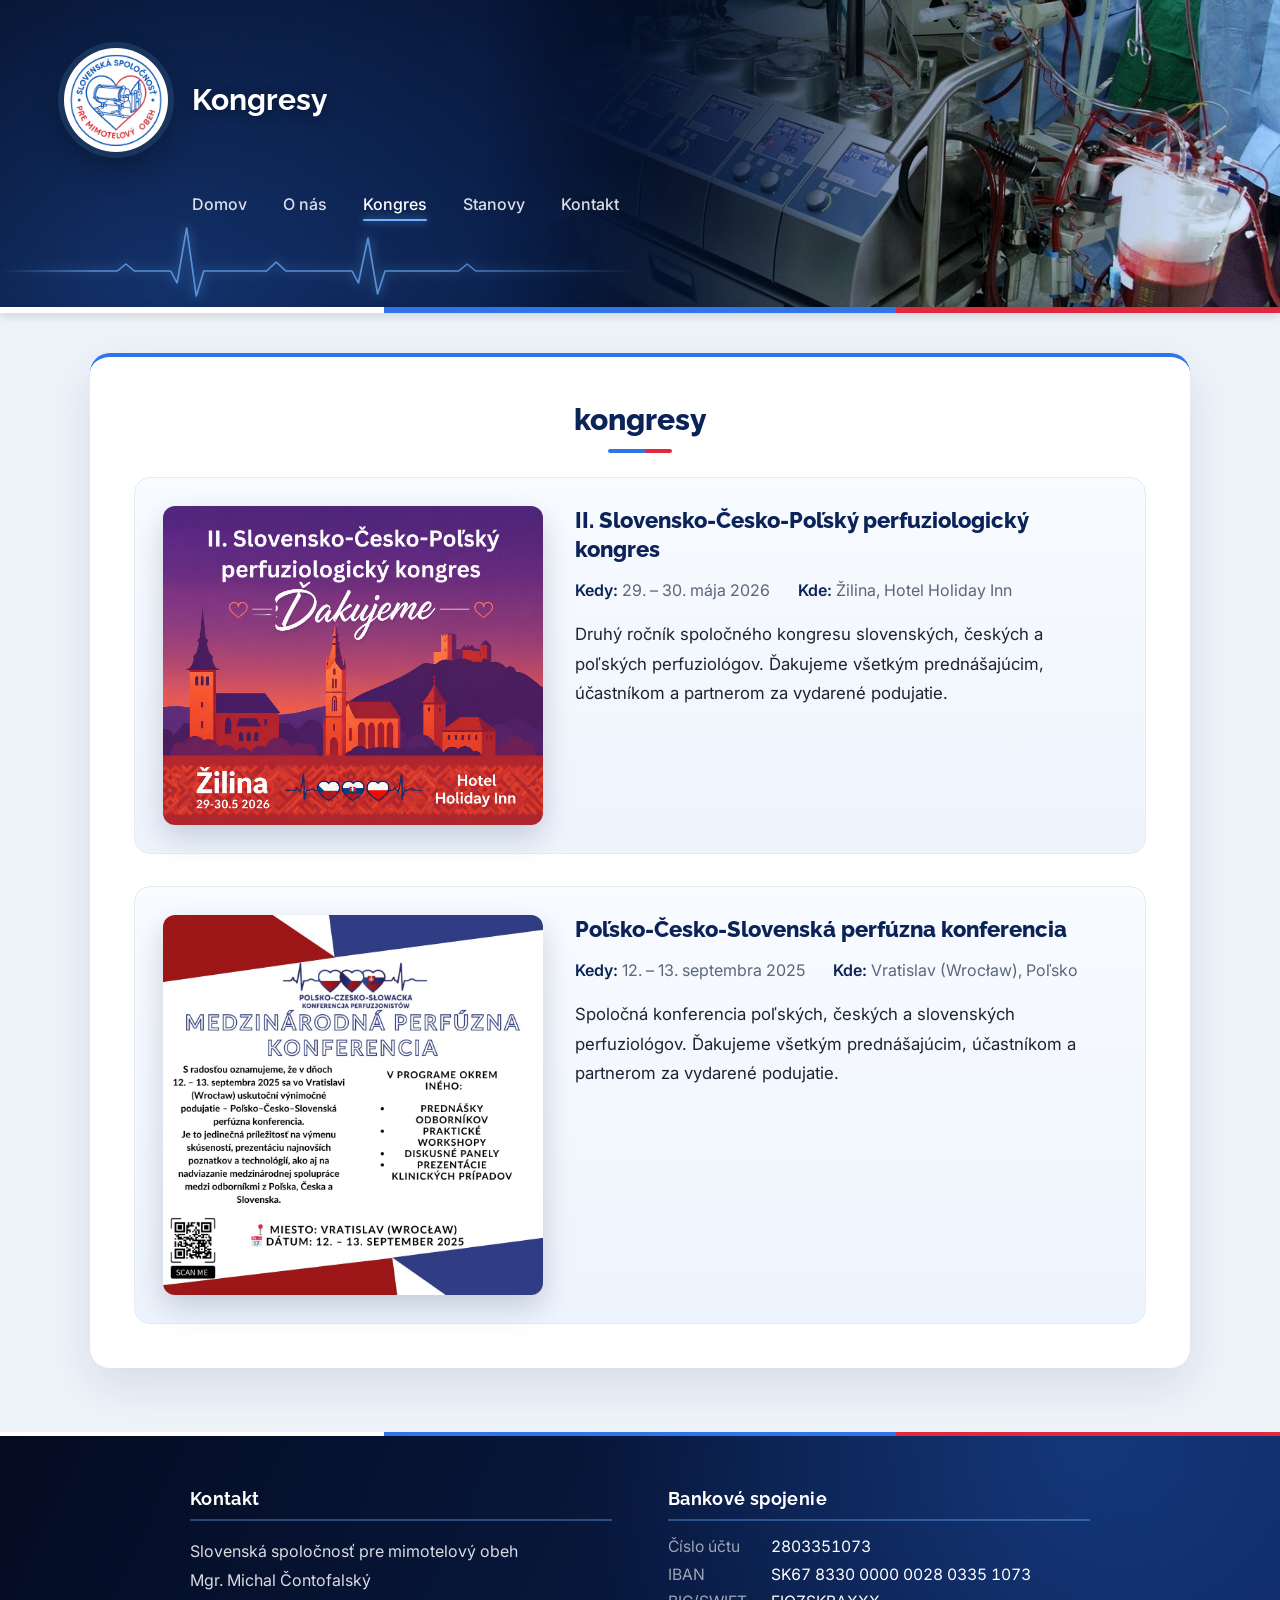
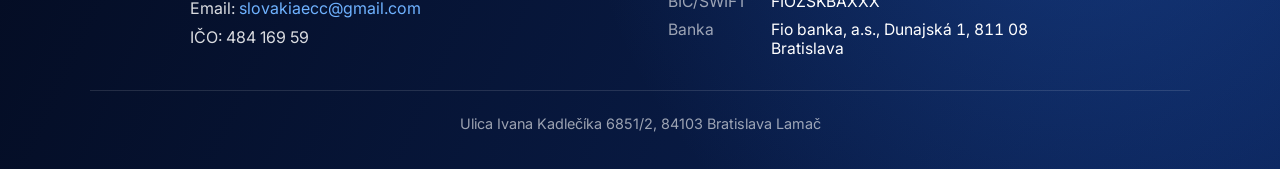
==== kongres.html @ 39205769 "Stránka Kongresy, bankové údaje v pätičke, menu bez Spolupráce - nová stránka kongres.html: Žilina 2" ====
<!DOCTYPE html>
<html lang="sk">
<head>
  <meta charset="UTF-8">
  <meta name="viewport" content="width=device-width, initial-scale=1.0">
  <title>Kongresy | Slovenská spoločnosť pre mimotelový obeh</title>
  <meta name="description" content="Prehľad kongresov a konferencií Slovenskej spoločnosti pre mimotelový obeh – program, miesto konania a fotografie z podujatí.">

  <link rel="canonical" href="https://www.perfuzia.sk/kongres.html">

  <link rel="icon" href="favicon.ico" sizes="48x48">
  <link rel="icon" type="image/png" sizes="48x48" href="img/icons/favicon-48.png">
  <link rel="icon" type="image/png" sizes="192x192" href="img/icons/favicon-192.png">
  <link rel="apple-touch-icon" href="img/icons/apple-touch-icon.png">

  <meta property="og:type" content="website">
  <meta property="og:title" content="Kongresy | Slovenská spoločnosť pre mimotelový obeh">
  <meta property="og:description" content="Prehľad kongresov a konferencií Slovenskej spoločnosti pre mimotelový obeh.">
  <meta property="og:image" content="https://www.perfuzia.sk/img/icons/favicon-512.png">
  <meta property="og:url" content="https://www.perfuzia.sk/kongres.html">

  <link rel="preconnect" href="https://fonts.googleapis.com">
  <link rel="preconnect" href="https://fonts.gstatic.com" crossorigin>
  <link href="https://fonts.googleapis.com/css2?family=Inter:wght@400;500;600&family=Raleway:wght@600;700;800&display=swap" rel="stylesheet">
  <link rel="stylesheet" href="styles.css">
</head>
<body>

<header class="header header--compact">
  <div class="header-photo" aria-hidden="true"></div>
  <svg class="ecg" viewBox="0 0 600 80" preserveAspectRatio="none" aria-hidden="true">
    <path d="M0 50 H110 l8 -7 l8 7 H160 l6 12 l9 -55 l9 68 l7 -25 H250 l9 -9 l9 9 H330 l6 12 l9 -45 l9 56 l7 -23 H430 l8 -7 l8 7 H600" />
  </svg>

  <div class="header-inner">
    <div class="header-left">
      <a href="index.html"><img src="img/logo.png" alt="Logo" class="logo"></a>
      <h1>Kongresy</h1>
    </div>

    <nav class="navbar">
      <a href="index.html">Domov</a>
      <a href="o-nas.html">O nás</a>
      <a href="kongres.html" aria-current="page">Kongres</a>
      <a href="stanovy.html">Stanovy</a>
      <a href="index.html#kontakt">Kontakt</a>
    </nav>
  </div>
</header>
<div class="tricolor" aria-hidden="true"></div>

<section class="container">
  <h2>kongresy</h2>

  <!-- ===== Jeden kongres = jeden blok "kongres-card" =====
       Ďalší kongres pridáš skopírovaním celého bloku nižšie.
       Najnovší daj navrch. -->

  <article class="kongres-card">
    <div class="kongres-plagat">
      <img src="img/kongresy/zilina-2026.png" alt="II. Slovensko-Česko-Poľský perfuziologický kongres, Žilina 2026">
    </div>

    <div class="kongres-info">
      <h3>II. Slovensko-Česko-Poľský perfuziologický kongres</h3>

      <ul class="kongres-fakty">
        <li><strong>Kedy:</strong> 29. – 30. mája 2026</li>
        <li><strong>Kde:</strong> Žilina, Hotel Holiday Inn</li>
      </ul>

      <p>
        Druhý ročník spoločného kongresu slovenských, českých a poľských
        perfuziológov. Ďakujeme všetkým prednášajúcim, účastníkom a partnerom
        za vydarené podujatie.
      </p>

      <!-- FOTOGALÉRIA
           Fotky ulož do img/kongresy/zilina-2026/ a odkomentuj blok nižšie.
           Riadok <img> skopíruj pre každú fotku.

      <div class="kongres-galeria">
        <img src="img/kongresy/zilina-2026/foto1.jpg" alt="Zo II. perfuziologického kongresu v Žiline" loading="lazy">
        <img src="img/kongresy/zilina-2026/foto2.jpg" alt="Zo II. perfuziologického kongresu v Žiline" loading="lazy">
        <img src="img/kongresy/zilina-2026/foto3.jpg" alt="Zo II. perfuziologického kongresu v Žiline" loading="lazy">
      </div>
      -->
    </div>
  </article>

  <article class="kongres-card">
    <div class="kongres-plagat">
      <img src="img/kongresy/vratislav-2025.png" alt="Poľsko-Česko-Slovenská perfúzna konferencia, Vratislav 2025">
    </div>

    <div class="kongres-info">
      <h3>Poľsko-Česko-Slovenská perfúzna konferencia</h3>

      <ul class="kongres-fakty">
        <li><strong>Kedy:</strong> 12. – 13. septembra 2025</li>
        <li><strong>Kde:</strong> Vratislav (Wrocław), Poľsko</li>
      </ul>

      <p>
        Spoločná konferencia poľských, českých a slovenských perfuziológov.
        Ďakujeme všetkým prednášajúcim, účastníkom a partnerom za vydarené podujatie.
      </p>

      <!-- FOTOGALÉRIA
           Fotky ulož do img/kongresy/vratislav-2025/ a odkomentuj blok nižšie.

      <div class="kongres-galeria">
        <img src="img/kongresy/vratislav-2025/foto1.jpg" alt="Z perfúznej konferencie vo Vratislavi" loading="lazy">
        <img src="img/kongresy/vratislav-2025/foto2.jpg" alt="Z perfúznej konferencie vo Vratislavi" loading="lazy">
      </div>
      -->
    </div>
  </article>

</section>

<footer class="footer" id="kontakt">
  <div class="footer-inner">
    <div class="footer-cols">

      <div class="footer-col">
        <h3>Kontakt</h3>
        <p>Slovenská spoločnosť pre mimotelový obeh<br>
        Mgr. Michal Čontofalský<br>
        Email: <a href="mailto:slovakiaecc@gmail.com">slovakiaecc@gmail.com</a><br>
        IČO: 484 169 59</p>
      </div>

      <div class="footer-col">
        <h3>Bankové spojenie</h3>
        <dl class="footer-banka">
          <dt>Číslo účtu</dt>
          <dd>2803351073</dd>

          <dt>IBAN</dt>
          <dd>SK67 8330 0000 0028 0335 1073</dd>

          <dt>BIC/SWIFT</dt>
          <dd>FIOZSKBAXXX</dd>

          <dt>Banka</dt>
          <dd>Fio banka, a.s., Dunajská 1, 811 08 Bratislava</dd>
        </dl>
      </div>

    </div>

    <p class="footer-address">Ulica Ivana Kadlečíka 6851/2, 84103 Bratislava Lamač</p>
  </div>
</footer>

</body>
</html>
---- styles.css ----
/* ===== Farby a základ ===== */
:root {
  --navy-950: #040c22;
  --navy-900: #071638;
  --navy-800: #0b2358;
  --blue-700: #1646a8;
  --blue-500: #2f74e8;
  --blue-300: #6fb2ff;
  --red-500: #e2283e;
  --bg: #eef3fa;
  --card: #ffffff;
  --text: #1b2433;
  --muted: #5a6679;
  --radius: 20px;
  --shadow: 0 18px 45px rgba(7, 22, 56, 0.10);
  --font-head: "Raleway", "Segoe UI", Arial, sans-serif;
  --font-body: "Inter", "Segoe UI", Arial, sans-serif;
}

*,
*::before,
*::after {
  box-sizing: border-box;
}

html {
  scroll-behavior: smooth;
}

body {
  margin: 0;
  font-family: var(--font-body);
  background: var(--bg);
  color: var(--text);
  -webkit-font-smoothing: antialiased;
}

img {
  max-width: 100%;
}

h1, h2, h3 {
  font-family: var(--font-head);
}

/* ===== Header ===== */
.header {
  position: relative;
  overflow: hidden;
  color: #fff;
  min-height: 360px;
  display: flex;
  align-items: center;
  background:
    radial-gradient(circle at 12% 110%, rgba(47, 116, 232, 0.35), transparent 45%),
    radial-gradient(circle at 85% 20%, rgba(111, 178, 255, 0.22), transparent 40%),
    linear-gradient(115deg, var(--navy-950) 0%, var(--navy-900) 40%, var(--navy-800) 100%);
}

.header--compact {
  min-height: 260px;
}

/* Fotka vpravo – dá sa vymeniť za vlastnú, stačí prepísať img/header.jpg */
.header-photo {
  position: absolute;
  top: 0;
  right: 0;
  bottom: 0;
  width: 62%;
  background: url("img/header.jpg") center / cover no-repeat;
  filter: saturate(0.95) contrast(1.1) brightness(1.02);
  -webkit-mask-image: linear-gradient(to right, transparent 0%, #000 55%);
  mask-image: linear-gradient(to right, transparent 0%, #000 55%);
}

/* Modrý nádych, aby fotka ladila so zvyškom hlavičky */
.header-photo::after {
  content: "";
  position: absolute;
  inset: 0;
  background: linear-gradient(105deg, var(--navy-950) 8%, rgba(11, 35, 88, 0.5) 50%, rgba(47, 116, 232, 0.2) 100%);
  mix-blend-mode: multiply;
}

/* Jemná bodková textúra, keď fotka chýba */
.header::before {
  content: "";
  position: absolute;
  inset: 0;
  background-image: radial-gradient(rgba(255, 255, 255, 0.07) 1px, transparent 1px);
  background-size: 22px 22px;
  -webkit-mask-image: linear-gradient(to right, transparent 30%, #000 100%);
  mask-image: linear-gradient(to right, transparent 30%, #000 100%);
  pointer-events: none;
}

/* EKG krivka */
.ecg {
  position: absolute;
  left: 0;
  bottom: 6px;
  width: min(640px, 70%);
  height: 80px;
  fill: none;
  stroke: var(--blue-300);
  stroke-width: 1.6;
  stroke-linejoin: round;
  filter: drop-shadow(0 0 6px rgba(111, 178, 255, 0.9));
  opacity: 0.75;
  -webkit-mask-image: linear-gradient(to right, transparent, #000 15%, #000 70%, transparent);
  mask-image: linear-gradient(to right, transparent, #000 15%, #000 70%, transparent);
  pointer-events: none;
}

.ecg path {
  stroke-dasharray: 900;
  stroke-dashoffset: 900;
  animation: ecgDraw 3.5s ease-out forwards;
}

@keyframes ecgDraw {
  to { stroke-dashoffset: 0; }
}

.header-inner {
  position: relative;
  z-index: 1;
  width: 100%;
  max-width: 1200px;
  margin: 0 auto;
  padding: 3rem 1.5rem 5.5rem;
}

.header-left {
  display: flex;
  align-items: center;
  gap: 1.5rem;
}

.header-left a {
  flex-shrink: 0;
}

.logo {
  width: 104px;
  height: 104px;
  flex-shrink: 0;
  border-radius: 50%;
  object-fit: cover;
  background: #fff;
  border: 3px solid rgba(255, 255, 255, 0.9);
  box-shadow: 0 0 0 6px rgba(111, 178, 255, 0.15), 0 12px 30px rgba(0, 0, 0, 0.35);
  display: block;
}

.header-left h1,
.header-title {
  margin: 0;
  max-width: 520px;
  font-family: var(--font-head);
  font-size: clamp(1.25rem, 2.4vw, 1.9rem);
  font-weight: 700;
  line-height: 1.3;
  text-shadow: 0 2px 12px rgba(0, 0, 0, 0.4);
}

/* ===== Navigácia ===== */
.navbar {
  display: flex;
  flex-wrap: wrap;
  gap: 0.5rem 2.25rem;
  margin-top: 2.25rem;
  padding-left: calc(104px + 1.5rem);
}

.navbar a {
  position: relative;
  color: rgba(255, 255, 255, 0.85);
  text-decoration: none;
  font-weight: 500;
  font-size: 1rem;
  padding: 0.35rem 0;
  transition: color 0.2s ease;
}

.navbar a::after {
  content: "";
  position: absolute;
  left: 0;
  right: 0;
  bottom: -2px;
  height: 2px;
  border-radius: 2px;
  background: var(--blue-300);
  box-shadow: 0 0 8px rgba(111, 178, 255, 0.8);
  transform: scaleX(0);
  transform-origin: left;
  transition: transform 0.25s ease;
}

.navbar a:hover,
.navbar a[aria-current="page"] {
  color: #fff;
}

.navbar a:hover::after,
.navbar a[aria-current="page"]::after {
  transform: scaleX(1);
}

/* Trikolóra pod hlavičkou */
.tricolor {
  height: 6px;
  background: linear-gradient(90deg, #fff 0%, #fff 30%, var(--blue-500) 30%, var(--blue-500) 70%, var(--red-500) 70%);
  box-shadow: 0 2px 10px rgba(0, 0, 0, 0.2);
  position: relative;
  z-index: 2;
}

/* ===== Hero banner ===== */
.hero-banner {
  position: relative;
  overflow: hidden;
  padding: 3.5rem 1.5rem;
  background:
    radial-gradient(ellipse at 50% 0%, rgba(111, 178, 255, 0.45), transparent 60%),
    linear-gradient(180deg, var(--blue-700) 0%, var(--navy-800) 100%);
}

/* Svetelné vlny po stranách */
.hero-banner::before,
.hero-banner::after {
  content: "";
  position: absolute;
  top: -20%;
  bottom: -20%;
  width: 45%;
  background: repeating-radial-gradient(ellipse at center, transparent 0 16px, rgba(170, 210, 255, 0.12) 16px 17px);
  pointer-events: none;
}

.hero-banner::before {
  left: -25%;
  -webkit-mask-image: linear-gradient(to right, #000, transparent);
  mask-image: linear-gradient(to right, #000, transparent);
}

.hero-banner::after {
  right: -25%;
  -webkit-mask-image: linear-gradient(to left, #000, transparent);
  mask-image: linear-gradient(to left, #000, transparent);
}

.hero-banner img {
  position: relative;
  z-index: 1;
  display: block;
  width: 100%;
  max-width: 1000px;
  height: auto;
  margin: 0 auto;
  border-radius: 22px;
  border: 1px solid rgba(255, 255, 255, 0.2);
  box-shadow: 0 30px 70px rgba(4, 12, 34, 0.55);
}

/* ===== Nadpisy sekcií ===== */
.section-title {
  text-align: center;
  color: var(--navy-800);
  font-size: clamp(1.7rem, 3vw, 2.3rem);
  font-weight: 800;
  margin: 3.5rem 0 0;
}

.section-title::after,
.container h2::after {
  content: "";
  display: block;
  width: 64px;
  height: 4px;
  margin: 0.75rem auto 0;
  border-radius: 4px;
  background: linear-gradient(90deg, var(--blue-500) 0 60%, var(--red-500) 60%);
}

/* ===== Karty / sekcie ===== */
.container {
  width: calc(100% - 2rem);
  max-width: 1100px;
  margin: 2.5rem auto;
  padding: 2.75rem;
  background: var(--card);
  border-radius: var(--radius);
  box-shadow: var(--shadow);
  border-top: 4px solid var(--blue-500);
}

.container h2 {
  font-size: 1.9rem;
  font-weight: 800;
  margin: 0 0 1.5rem;
  color: var(--navy-800);
  text-align: center;
}

.container .section-title {
  margin-top: 0;
  font-size: 1.9rem;
}

.container p {
  line-height: 1.75;
  font-size: 1.05rem;
  color: var(--text);
}

.kongres-text {
  max-width: 820px;
  margin: 0 auto 24px;
  text-align: center;
  color: var(--muted) !important;
}

/* ===== Tlačidlá ===== */
.registracia-wrapper,
.kongres-info-wrapper,
.stanovy-button-wrapper {
  text-align: center;
}

.registracia-wrapper {
  margin: 2rem 0 0;
}

.kongres-info-wrapper {
  margin-top: 2rem;
}

.stanovy-button-wrapper {
  margin-top: 1.5rem;
}

.registracia-btn,
.kongres-info-btn,
.stanovy-btn {
  display: inline-block;
  padding: 15px 38px;
  font-family: var(--font-body);
  font-size: 1rem;
  font-weight: 600;
  color: #fff;
  text-decoration: none;
  border: 0;
  border-radius: 50px;
  cursor: pointer;
  background: linear-gradient(135deg, var(--blue-500), var(--navy-800));
  box-shadow: 0 10px 25px rgba(22, 70, 168, 0.35);
  transition: transform 0.25s ease, box-shadow 0.25s ease;
}

.registracia-btn {
  padding: 17px 44px;
  font-size: 1.05rem;
}

.registracia-btn:hover,
.kongres-info-btn:hover,
.stanovy-btn:hover {
  transform: translateY(-3px);
  box-shadow: 0 16px 35px rgba(22, 70, 168, 0.45);
}

.kongres-info-btn {
  background: #fff;
  color: var(--blue-700);
  border: 2px solid var(--blue-500);
  box-shadow: none;
}

.kongres-info-btn:hover {
  background: var(--blue-500);
  color: #fff;
}

/* ===== Program kongresu ===== */
.kongres-detail {
  margin: 2rem auto 0;
  padding: 2rem 1rem;
  background: linear-gradient(to bottom, #f5f9ff, #e9f1fd);
  border-radius: 16px;
  display: none;
}

.program-section {
  text-align: center;
}

.program-section h2 {
  font-size: 1.6rem;
}

.program-images {
  display: flex;
  flex-direction: column;
  gap: 28px;
  align-items: center;
}

.program-images img {
  width: 100%;
  max-width: 1000px;
  border-radius: 14px;
  box-shadow: 0 15px 40px rgba(7, 22, 56, 0.15);
}

/* ===== Medzinárodná spolupráca ===== */
.partners-grid {
  display: flex;
  flex-wrap: wrap;
  justify-content: center;
  gap: 1.5rem;
}

.partner {
  flex: 1 1 220px;
  max-width: 280px;
  display: flex;
  flex-direction: column;
  align-items: center;
  justify-content: flex-start;
  gap: 1rem;
  padding: 1.75rem 1.25rem;
  text-decoration: none;
  color: var(--navy-800);
  background: #fff;
  border: 1px solid #e3ebf6;
  border-radius: 16px;
  box-shadow: 0 8px 20px rgba(7, 22, 56, 0.06);
  transition: transform 0.25s ease, box-shadow 0.25s ease, border-color 0.25s ease;
}

a.partner:hover {
  transform: translateY(-4px);
  border-color: var(--blue-500);
  box-shadow: 0 16px 32px rgba(7, 22, 56, 0.14);
}

.partner-logo {
  display: flex;
  align-items: center;
  justify-content: center;
  width: 100%;
  height: 130px;
}

/* Miesto pre logo, ktoré ešte nemáme */
.partner-logo.is-empty::after {
  content: "Logo doplníme";
  display: flex;
  align-items: center;
  justify-content: center;
  width: 130px;
  height: 100px;
  border: 2px dashed #cfdcef;
  border-radius: 12px;
  color: var(--muted);
  font-size: 0.85rem;
}

.partner-logo img {
  max-width: 100%;
  max-height: 130px;
  font-size: 0.85rem;
  color: var(--muted);
}

.partner-name {
  font-family: var(--font-head);
  font-weight: 700;
  font-size: 1rem;
  line-height: 1.4;
  text-align: center;
}

/* ===== Sponzori ===== */
.sponsors {
  text-align: center;
}

.sponsors-grid {
  display: grid;
  grid-template-columns: repeat(auto-fill, minmax(170px, 1fr));
  gap: 1rem;
}

.sponsor {
  display: flex;
  align-items: center;
  justify-content: center;
  height: 90px;
  padding: 0.75rem;
  background: #fff;
  border: 1px solid #e9eff8;
  border-radius: 12px;
  transition: border-color 0.25s ease, box-shadow 0.25s ease, transform 0.25s ease;
}

.sponsor img {
  max-width: 100%;
  max-height: 100%;
  transition: transform 0.25s ease;
}

.sponsor:hover {
  transform: translateY(-3px);
  border-color: #cfdcef;
  box-shadow: 0 10px 22px rgba(7, 22, 56, 0.10);
}

.sponsor:hover img {
  transform: scale(1.04);
}

/* ===== O nás ===== */
.about-content {
  display: flex;
  flex-direction: column;
  gap: 1.1rem;
  max-width: 900px;
  margin: 0 auto;
}

.about-content p {
  margin: 0;
  font-size: 1.05rem;
  line-height: 1.85;
  text-align: justify;
}

.about-logo {
  float: left;
  width: 130px;
  height: auto;
  margin: 0 22px 10px 0;
  border-radius: 50%;
}

/* ===== Footer / Kontakt ===== */
.footer,
.contact {
  position: relative;
  overflow: hidden;
  margin-top: 4rem;
  padding: 3.5rem 1.5rem 2rem;
  color: #fff;
  text-align: center;
  background:
    radial-gradient(circle at 85% 0%, rgba(47, 116, 232, 0.3), transparent 45%),
    linear-gradient(115deg, var(--navy-950), var(--navy-800));
}

.footer::before,
.contact::before {
  content: "";
  position: absolute;
  top: 0;
  left: 0;
  right: 0;
  height: 4px;
  background: linear-gradient(90deg, #fff 0 30%, var(--blue-500) 30% 70%, var(--red-500) 70%);
}

.footer-inner {
  max-width: 1100px;
  margin: 0 auto;
}

.footer h3,
.contact h2 {
  font-size: 1.6rem;
  font-weight: 700;
  margin: 0 0 1rem;
}

.footer p,
.contact p {
  line-height: 1.8;
  color: rgba(255, 255, 255, 0.85);
  margin: 0;
}

.footer-address {
  margin-top: 2rem !important;
  padding-top: 1.25rem;
  border-top: 1px solid rgba(255, 255, 255, 0.12);
  font-size: 0.9rem;
  color: rgba(255, 255, 255, 0.6) !important;
}

/* ===== Responzivita ===== */
@media (max-width: 768px) {
  .header,
  .header--compact {
    min-height: 0;
  }

  .header-photo {
    width: 100%;
    opacity: 0.35;
    -webkit-mask-image: linear-gradient(to bottom, #000, transparent);
    mask-image: linear-gradient(to bottom, #000, transparent);
  }

  .header-inner {
    padding: 2rem 1rem 4.5rem;
  }

  .header-left {
    gap: 1rem;
  }

  .logo {
    width: 72px;
    height: 72px;
  }

  .navbar {
    padding-left: 0;
    gap: 0.5rem 1.5rem;
    margin-top: 1.5rem;
  }

  .ecg {
    bottom: 4px;
    width: 90%;
  }

  .hero-banner {
    padding: 2rem 1rem;
  }

  .hero-banner img {
    border-radius: 14px;
  }

  .container {
    margin: 1.75rem 1rem;
    padding: 1.75rem 1.25rem;
  }

  .container h2,
  .container .section-title {
    font-size: 1.5rem;
  }
}

@media (max-width: 600px) {
  .about-logo {
    float: none;
    display: block;
    margin: 0 auto 15px;
  }

  .about-content p {
    text-align: left;
  }
}

@media (prefers-reduced-motion: reduce) {
  html {
    scroll-behavior: auto;
  }

  .ecg path {
    animation: none;
    stroke-dashoffset: 0;
  }
}

/* ===== Kongresy ===== */
.kongres-card {
  display: grid;
  grid-template-columns: minmax(240px, 380px) 1fr;
  gap: 2rem;
  align-items: start;
  padding: 1.75rem;
  background: linear-gradient(to bottom, #f8fbff, #eef4fd);
  border: 1px solid #e3ebf6;
  border-radius: 16px;
}

.kongres-card + .kongres-card {
  margin-top: 2rem;
}

.kongres-plagat img {
  display: block;
  width: 100%;
  height: auto;
  border-radius: 12px;
  box-shadow: 0 12px 30px rgba(7, 22, 56, 0.18);
}

.kongres-info h3 {
  margin: 0 0 1rem;
  font-family: var(--font-head);
  font-size: 1.35rem;
  font-weight: 800;
  line-height: 1.35;
  color: var(--navy-800);
}

.kongres-fakty {
  margin: 0 0 1.25rem;
  padding: 0;
  list-style: none;
  display: flex;
  flex-wrap: wrap;
  gap: 0.5rem 1.75rem;
  color: var(--muted);
  font-size: 1rem;
}

.kongres-fakty strong {
  color: var(--navy-800);
  font-weight: 600;
}

.kongres-galeria {
  display: grid;
  grid-template-columns: repeat(auto-fill, minmax(160px, 1fr));
  gap: 0.75rem;
  margin-top: 1.5rem;
}

.kongres-galeria img {
  width: 100%;
  height: 130px;
  object-fit: cover;
  border-radius: 10px;
  box-shadow: 0 6px 16px rgba(7, 22, 56, 0.12);
  transition: transform 0.25s ease;
}

.kongres-galeria img:hover {
  transform: scale(1.03);
}

@media (max-width: 768px) {
  .kongres-card {
    grid-template-columns: 1fr;
    gap: 1.25rem;
    padding: 1.25rem;
  }
}

/* Pripravovaný kongres – teaser bez plagátu */
.kongres-card--teaser {
  grid-template-columns: 1fr;
  background: linear-gradient(120deg, var(--navy-900), var(--navy-800));
  border: 0;
  color: #fff;
  box-shadow: 0 14px 32px rgba(7, 22, 56, 0.25);
}

.kongres-card--teaser h3 {
  color: #fff;
}

.kongres-card--teaser .kongres-fakty {
  color: rgba(255, 255, 255, 0.75);
}

.kongres-card--teaser .kongres-fakty strong {
  color: #fff;
}

.kongres-card--teaser p {
  color: rgba(255, 255, 255, 0.85) !important;
  max-width: 60ch;
}

.kongres-stitok {
  display: inline-block;
  margin-bottom: 0.9rem;
  padding: 0.35rem 0.9rem;
  border-radius: 50px;
  background: rgba(111, 178, 255, 0.18);
  border: 1px solid rgba(111, 178, 255, 0.5);
  color: var(--blue-300);
  font-size: 0.8rem;
  font-weight: 600;
  letter-spacing: 0.06em;
  text-transform: uppercase;
}

/* ===== Pätička – dva stĺpce ===== */
.footer-cols {
  display: grid;
  grid-template-columns: repeat(auto-fit, minmax(280px, 1fr));
  gap: 2.5rem 3.5rem;
  max-width: 900px;
  margin: 0 auto;
  text-align: left;
}

.footer-col h3 {
  margin: 0 0 1rem;
  padding-bottom: 0.6rem;
  font-size: 1.15rem;
  letter-spacing: 0.02em;
  border-bottom: 2px solid rgba(111, 178, 255, 0.35);
}

.footer-col p {
  margin: 0;
}

.footer a {
  color: var(--blue-300);
  text-decoration: none;
}

.footer a:hover {
  text-decoration: underline;
}

.footer-banka {
  display: grid;
  grid-template-columns: auto 1fr;
  gap: 0.55rem 1.5rem;
  margin: 0;
  font-size: 0.98rem;
}

.footer-banka dt {
  color: rgba(255, 255, 255, 0.6);
}

.footer-banka dd {
  margin: 0;
  color: #fff;
  font-variant-numeric: tabular-nums;
}

.footer .footer-address {
  text-align: center;
}

@media (max-width: 560px) {
  .footer-banka {
    grid-template-columns: 1fr;
    gap: 0.15rem;
  }

  .footer-banka dd {
    margin-bottom: 0.75rem;
  }
}
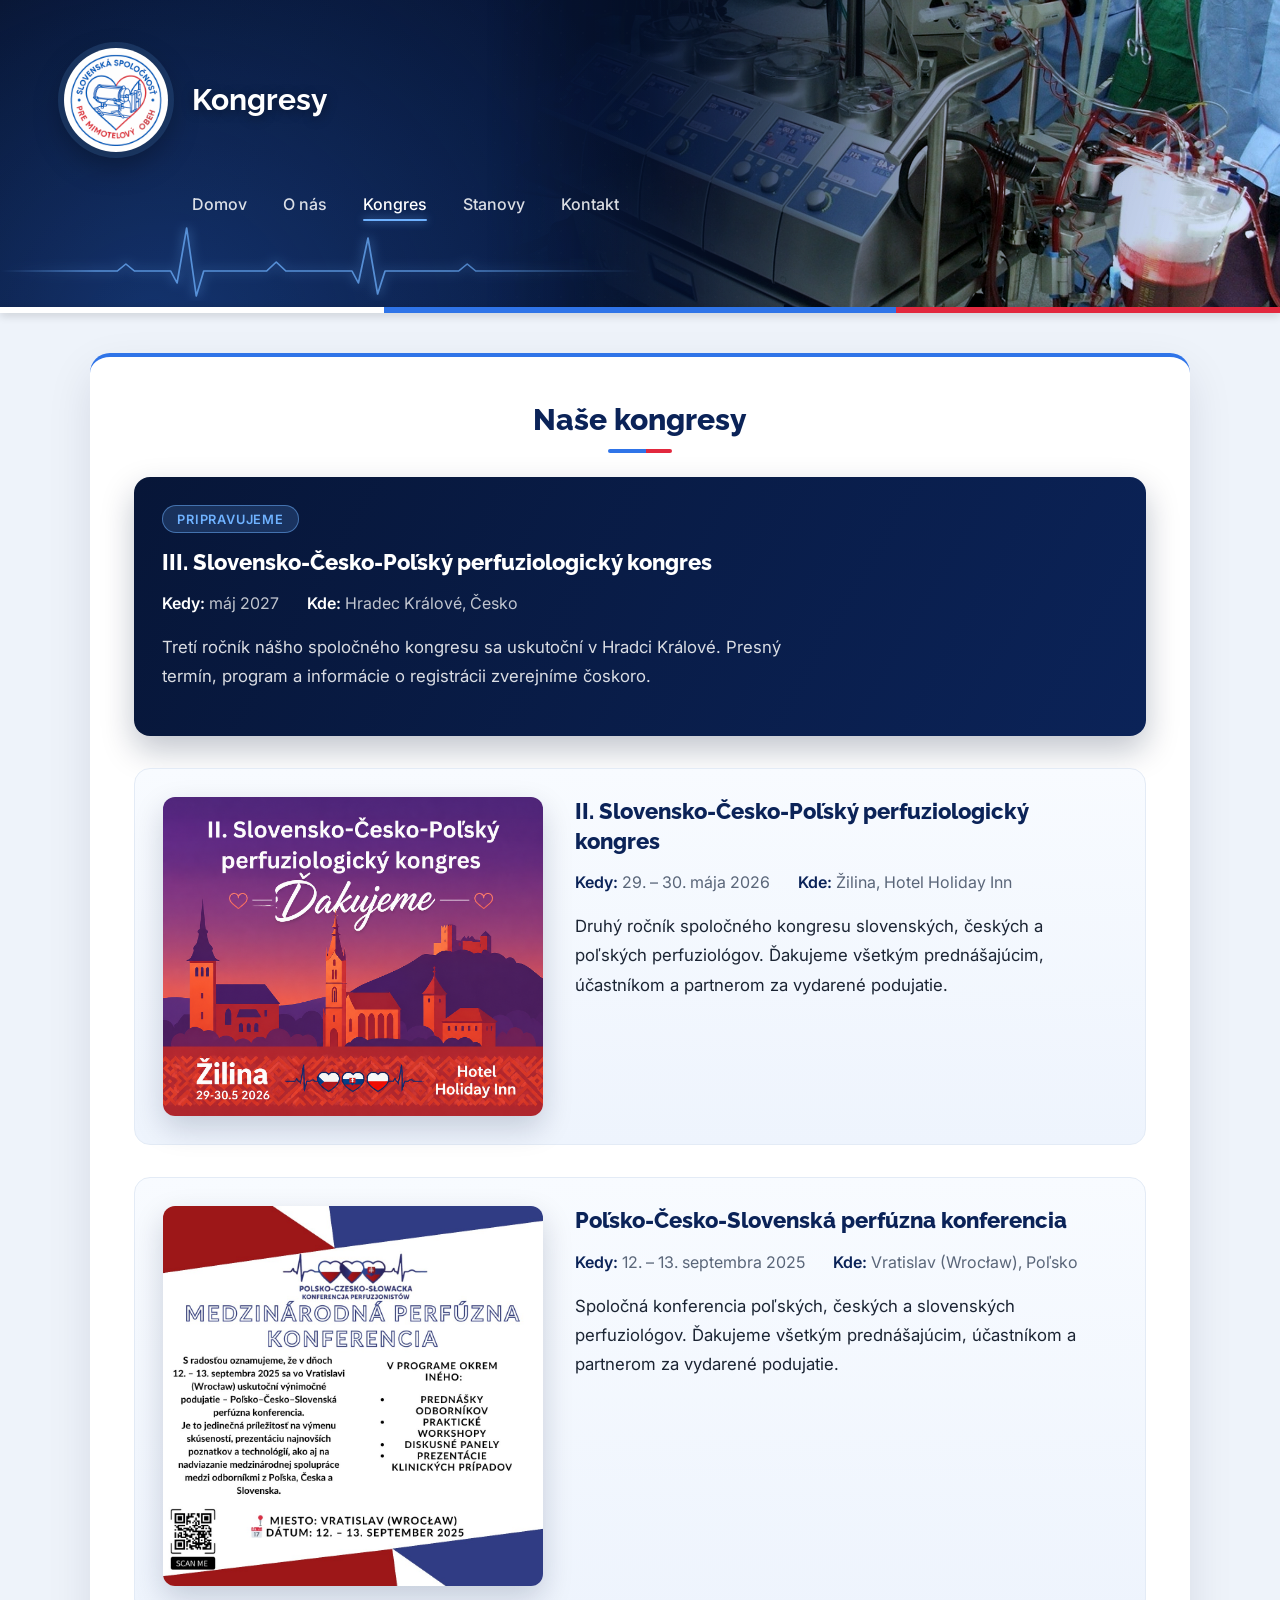
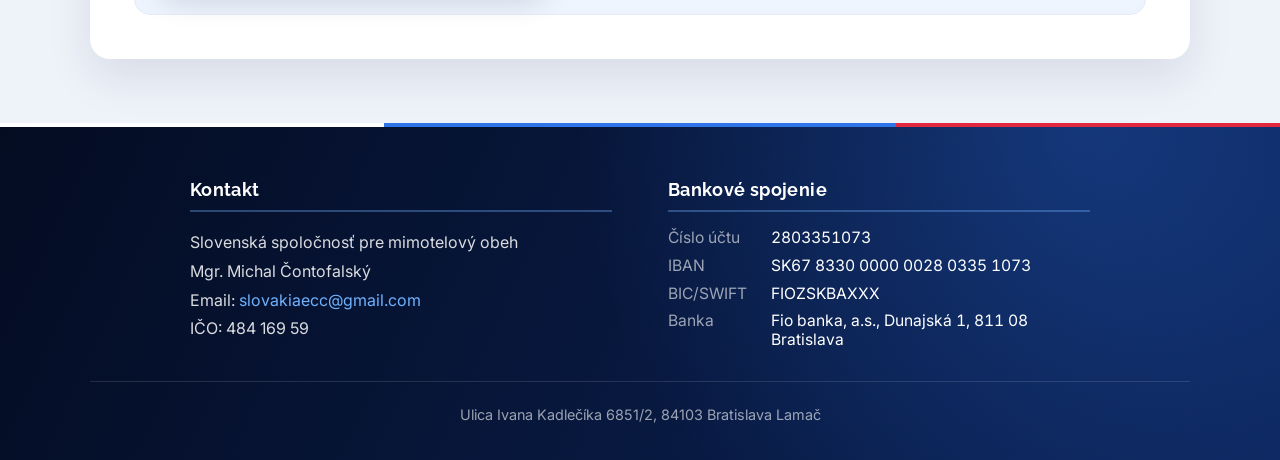
==== commit 00ba37fb: "Doplnený teaser na kongres 2027 a nadpis sekcie Co-Authored-By: Claude Opus 5 <noreply@anthropic.com" ====
--- a/kongres.html
+++ b/kongres.html
@@ -50,11 +50,29 @@
 <div class="tricolor" aria-hidden="true"></div>
 
 <section class="container">
-  <h2>kongresy</h2>
+  <h2>Naše kongresy</h2>
 
   <!-- ===== Jeden kongres = jeden blok "kongres-card" =====
        Ďalší kongres pridáš skopírovaním celého bloku nižšie.
        Najnovší daj navrch. -->
+
+  <article class="kongres-card kongres-card--teaser">
+    <div class="kongres-info">
+      <span class="kongres-stitok">Pripravujeme</span>
+
+      <h3>III. Slovensko-Česko-Poľský perfuziologický kongres</h3>
+
+      <ul class="kongres-fakty">
+        <li><strong>Kedy:</strong> máj 2027</li>
+        <li><strong>Kde:</strong> Hradec Králové, Česko</li>
+      </ul>
+
+      <p>
+        Tretí ročník nášho spoločného kongresu sa uskutoční v Hradci Králové.
+        Presný termín, program a informácie o registrácii zverejníme čoskoro.
+      </p>
+    </div>
+  </article>
 
   <article class="kongres-card">
     <div class="kongres-plagat">
